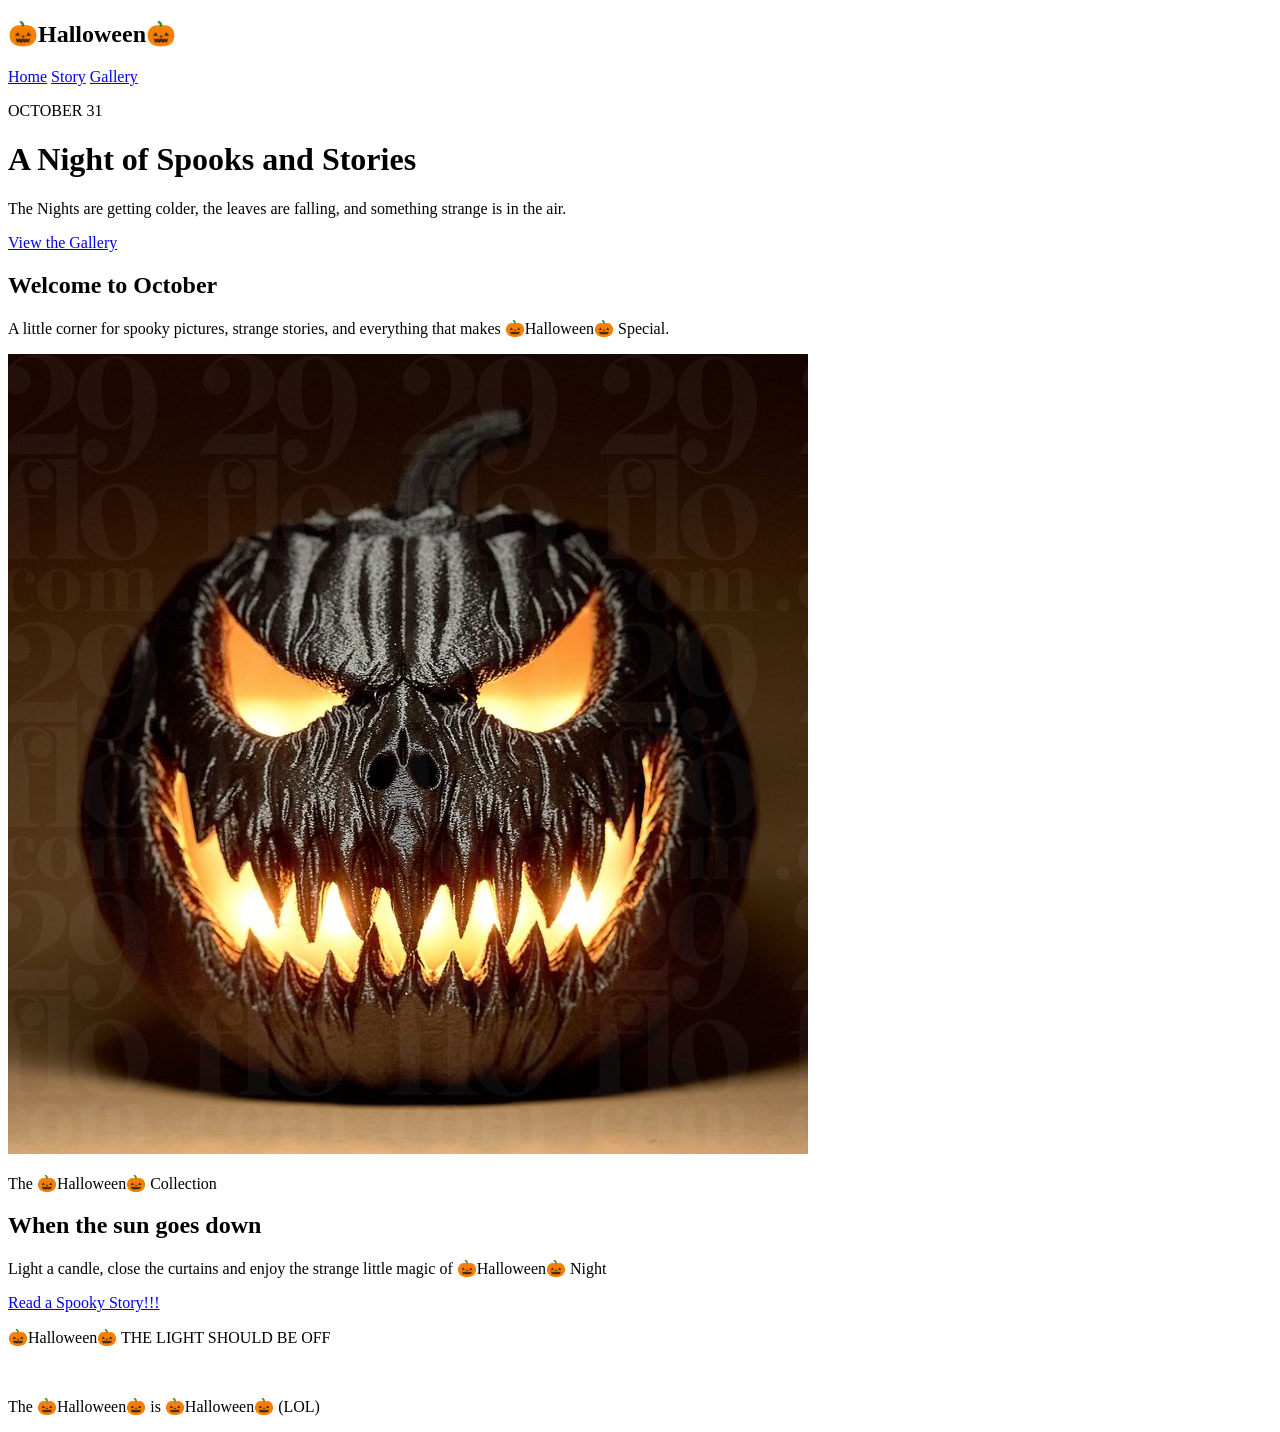
==== index.html @ ea34c50f "Update: Home Page + Added Some Images" ====
<!DOCTYPE html>
<html lang="en">
<head>
    <meta charset="UTF-8">
    <meta name="viewport" content="width=device-width, initial-scale=1.0">
    <title>🎃Halloween🎃</title>
    <link rel="stylesheet" href="style.css">
</head>
<body>
    <nav>
        <h2>🎃Halloween🎃</h2>

        <div class="nav-links">
            <a href="index.html">Home</a>
            <a href="story.html">Story</a>
            <a href="gallery.html">Gallery</a>
        </div>
    </nav>

    <header class="hero">
        <p class="small">OCTOBER 31</p>

        <h1>A Night of Spooks and Stories</h1>

        <p>The Nights are getting colder, the leaves are falling, and something strange is in the air.</p>

        <a href="gallery.html" class="link">View the Gallery</a>
    </header>

    <section class="welcome">
        <h2>Welcome to October</h2>

        <p class="description">
            A little corner for spooky pictures, strange stories, and everything that makes 🎃Halloween🎃 Special.
        </p>

        <div class="features">
            <img src="images/pumpkin.jpg" alt="🎃Halloween🎃 PumpKin LOL">

            <div>
                <p class="small">The 🎃Halloween🎃 Collection</p>

                <h2>When the sun goes down</h2>

                <p class="description">
                    Light a candle, close the curtains and enjoy the strange little magic of 🎃Halloween🎃 Night
                </p>

                <a href="story.html" class="link">Read a Spooky Story!!!</a>
            </div>
        </div>
    </section>

    <footer>
        <p>🎃Halloween🎃 THE LIGHT SHOULD BE OFF</p>
        <br>
        <p>The 🎃Halloween🎃 is 🎃Halloween🎃 (LOL)</p>
    </footer>
</body>
</html>
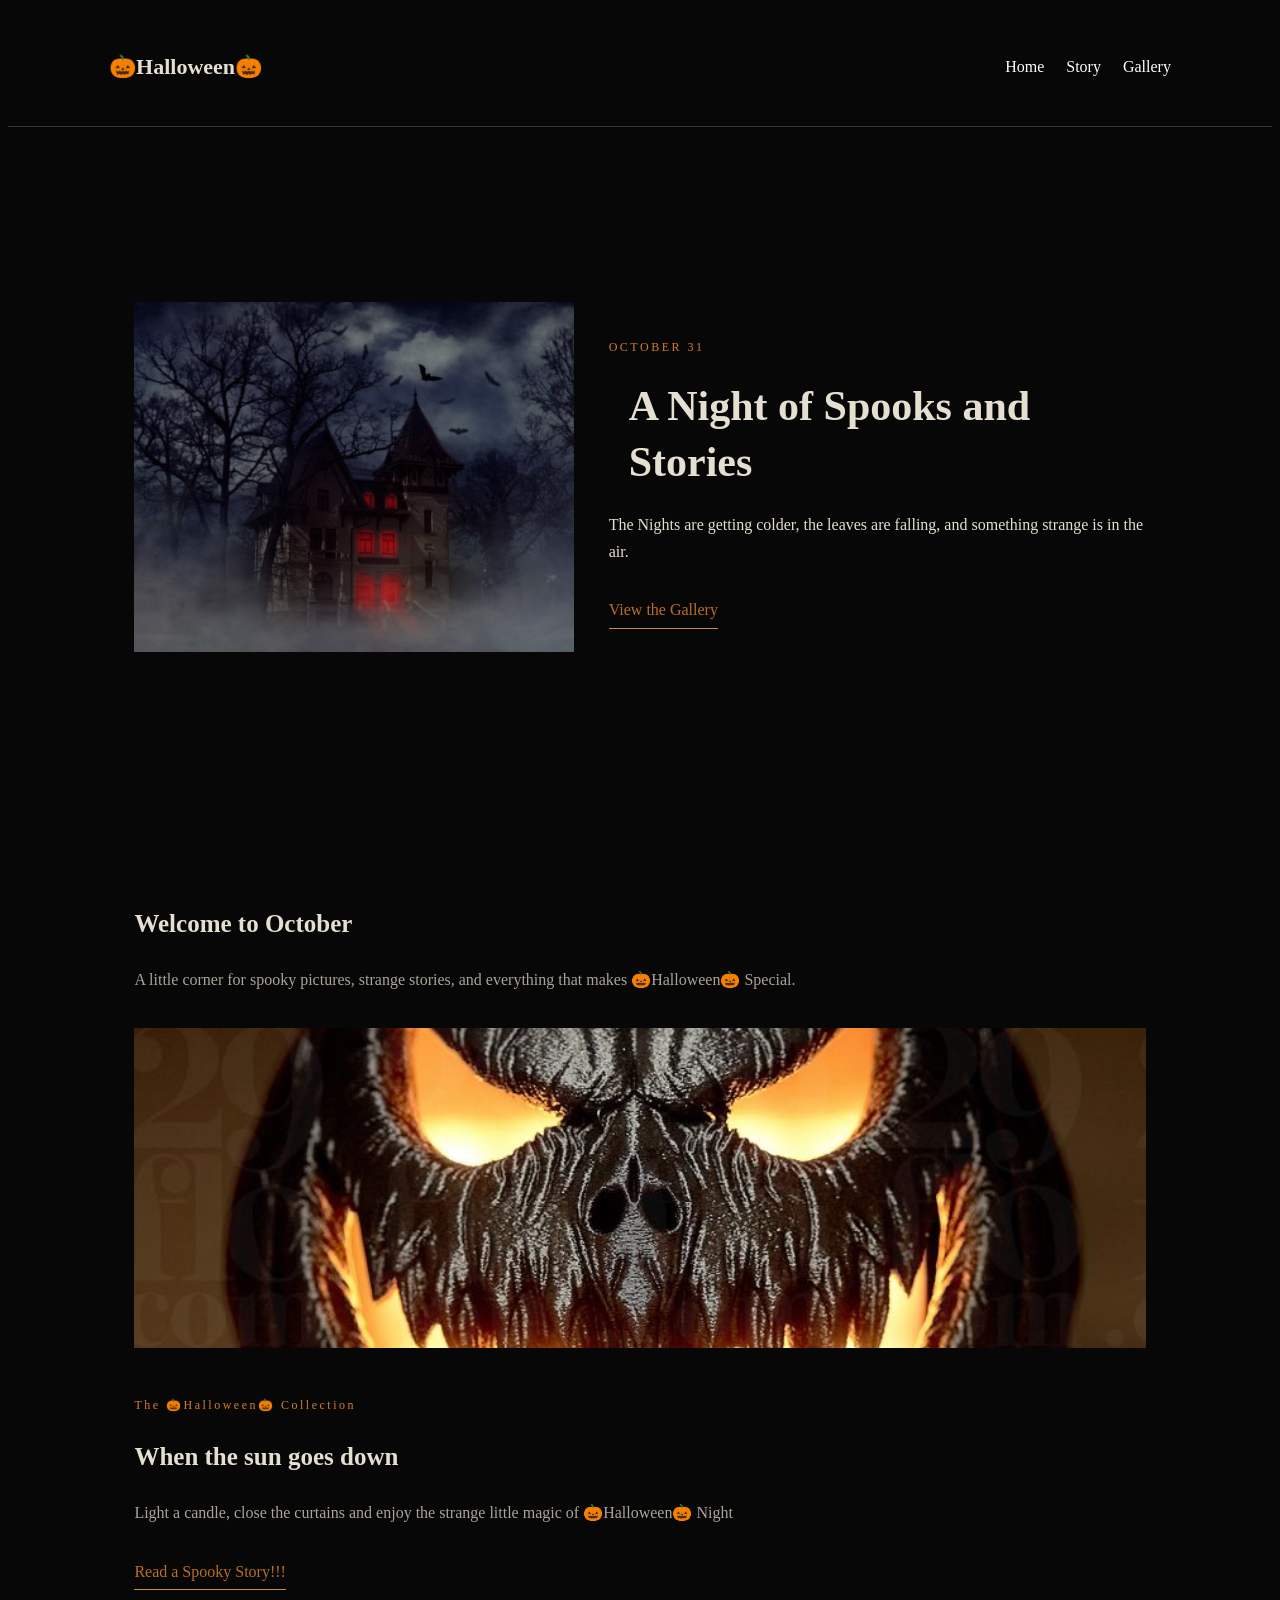
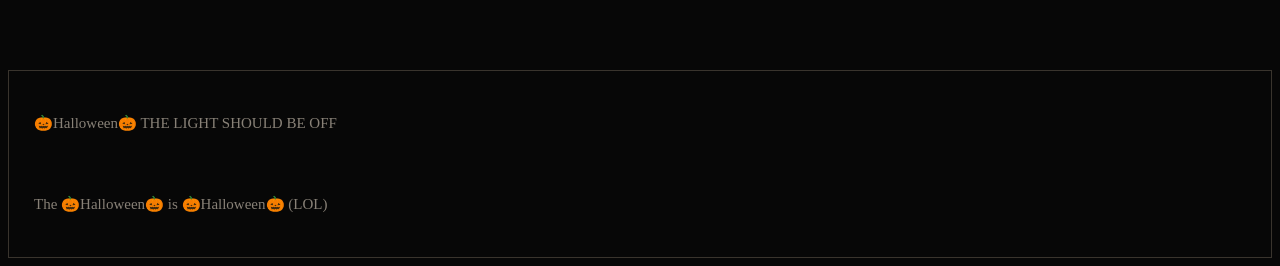
==== commit 9fc6277a: "Added  Haunted Image" ====
--- a/index.html
+++ b/index.html
@@ -19,13 +19,19 @@
     </nav>
 
     <header class="hero">
-        <p class="small">OCTOBER 31</p>
+        <img src="images/haunted-house.jpg"
+             alt="A haunted house at night"
+             class="house">
 
-        <h1>A Night of Spooks and Stories</h1>
+        <div class="hero-content">
+            <p class="small">OCTOBER 31</p>
 
-        <p>The Nights are getting colder, the leaves are falling, and something strange is in the air.</p>
+            <h1>A Night of Spooks and Stories</h1>
 
-        <a href="gallery.html" class="link">View the Gallery</a>
+            <p>The Nights are getting colder, the leaves are falling, and something strange is in the air.</p>
+
+            <a href="gallery.html" class="link">View the Gallery</a>
+        </div>
     </header>
 
     <section class="welcome">
@@ -56,6 +62,6 @@
         <p>🎃Halloween🎃 THE LIGHT SHOULD BE OFF</p>
         <br>
         <p>The 🎃Halloween🎃 is 🎃Halloween🎃 (LOL)</p>
-    </footer>
+ </footer>
 </body>
 </html>
--- a/style.css
+++ b/style.css
@@ -0,0 +1,153 @@
+html{
+    scroll-behavior: smooth;
+}
+
+body{
+    background: #070707;
+    color: #e5dfd2;
+    font-family: cursive;
+    line-height: 1.7;
+
+
+
+}
+
+nav{
+    display: flex;
+    justify-content: space-between;
+    align-items: center;
+    padding: 22px 8%;
+    border-bottom: 1px solid #39342d;
+
+}
+
+nav h2{
+    font-size: 22px;
+}
+
+.nav-links{
+    display: flex;
+    gap: 22px;
+
+}
+.nav-links a{
+    text-decoration: none;
+    color: white;
+    font-size: 16px
+
+}
+
+.nav-links a:hover{
+    color: aqua;
+}
+
+.hero{
+    padding: 80px 10%;
+    max-width: none;
+    display: grid;
+    grid-template-columns: 0.9fr 1.1fr;
+    align-items: center;
+    gap: 35px;
+    min-height: 540px;
+
+
+}
+
+.house{
+    width: 100%;
+    height: 350px;
+    object-fit: cover;
+    filter: brightness(0.65);
+
+}
+
+.hero-content{
+    max-width: 600px;
+
+}
+
+
+
+.small{
+    color: #d47e2d;
+    letter-spacing: 2.5px;
+    font-size: 12px;
+
+    
+}
+
+h1{
+    font-size: 42px;
+    line-height: 1.35;
+    margin: 20px;
+
+}
+
+.link{
+    display: inline-block;
+    color: #bb6e25;
+    text-decoration: none;
+    border-bottom: 1px solid #c88b50;
+    padding-bottom: 4px;
+    margin-top: 15px;
+
+    
+}
+
+
+.link:hover{
+    color: #e5dfd2;
+
+}
+
+.welcome{
+    padding: 55px 10% 80px;
+
+}
+
+.welcome h2{
+    font-size: 25px;
+
+}
+
+
+.description{
+    color: #aaa49a;
+    margin-top: 12px;
+
+}
+
+.features{
+    display: grid;
+    align-items: center;
+    gap: 35px;
+    margin-top: 35px;
+    
+
+}
+
+.features img{
+    width: 100%;
+    height: 320px;
+    object-fit: cover;
+
+}
+
+
+footer{
+    border: 1px solid #39342d;
+    padding: 25px;
+    color: #888177;
+    font-size: 15px;
+    align-items: center;
+    
+
+}
+
+
+
+
+
+
+
+
